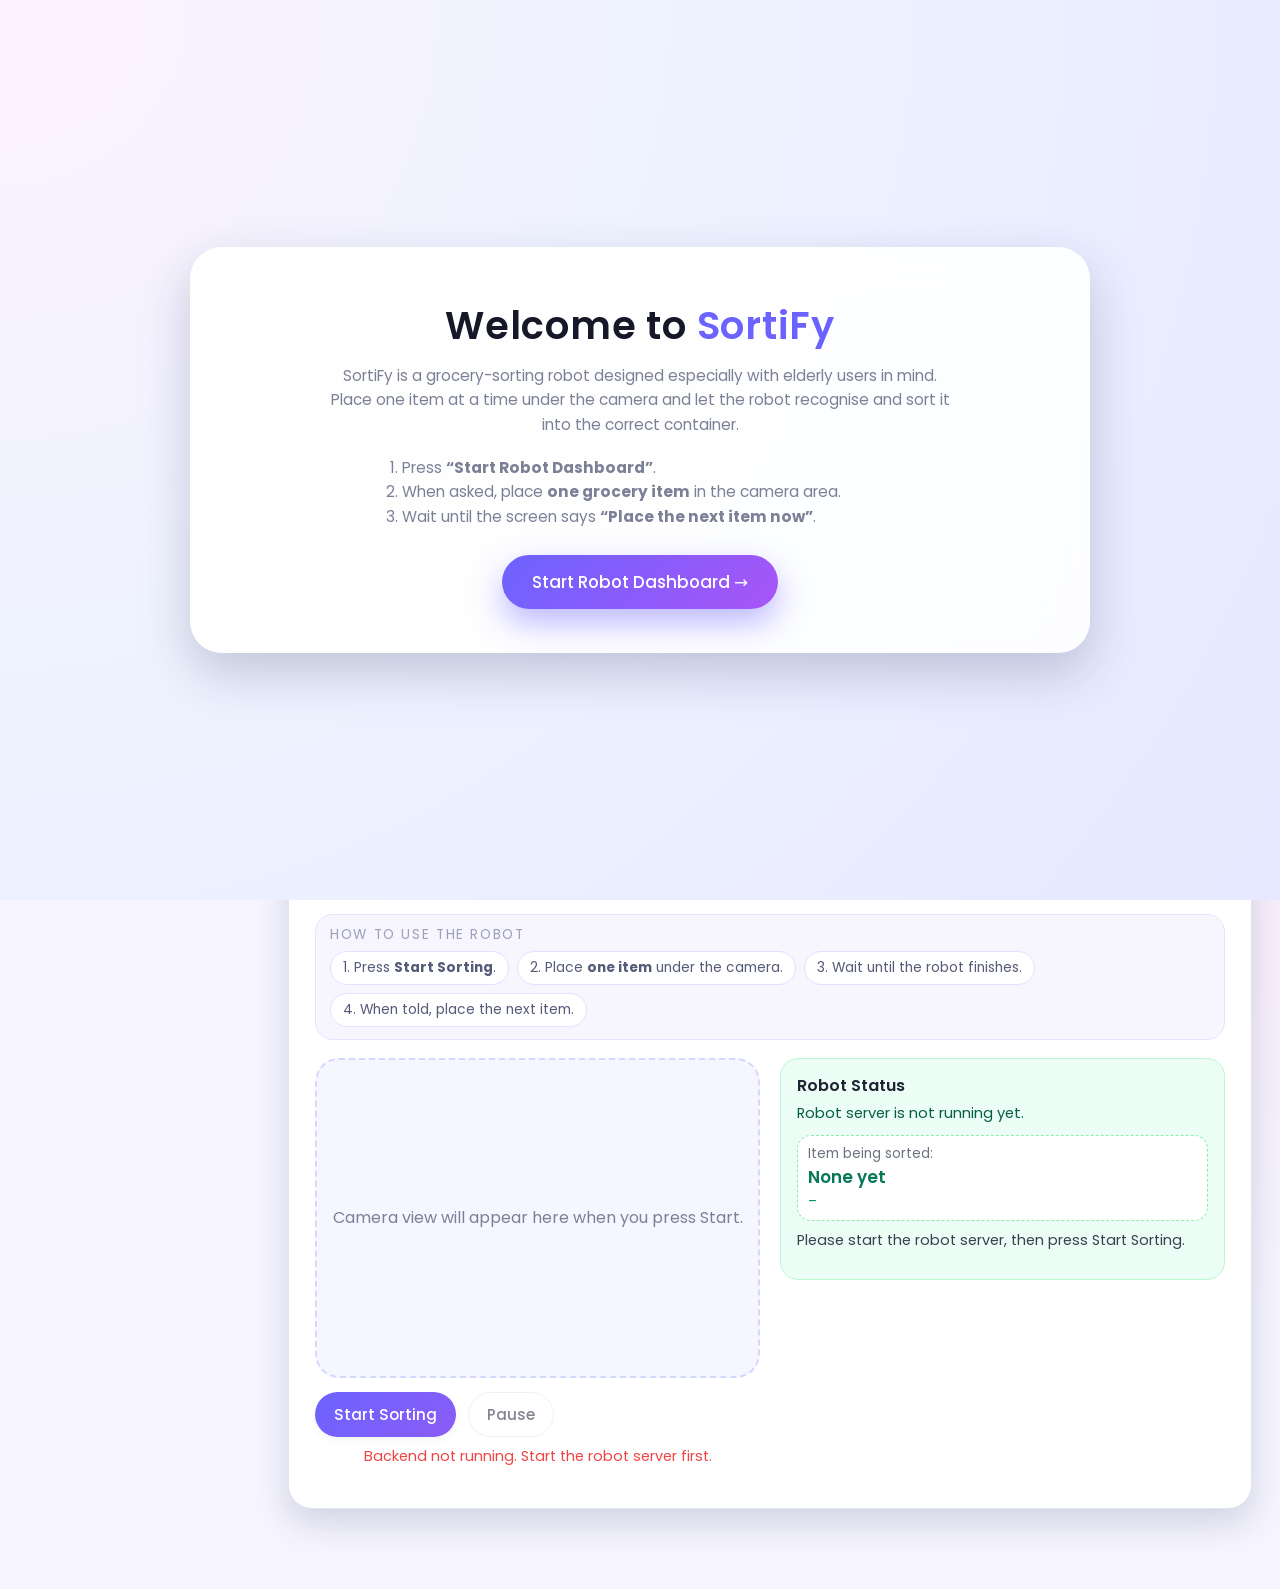
==== Robotics_Frontend/index.html @ cd56b0e4 "Frontend - GUI" ====
<!DOCTYPE html>
<html lang="en">
<head>
  <meta charset="UTF-8"/>
  <meta name="viewport" content="width=device-width, initial-scale=1.0"/>
  <title>SortiFy — Grocery Robot</title>

  <!-- Fonts -->
  <link rel="preconnect" href="https://fonts.googleapis.com">
  <link rel="preconnect" href="https://fonts.gstatic.com" crossorigin>
  <link href="https://fonts.googleapis.com/css2?family=Poppins:wght@400;500;600&display=swap" rel="stylesheet">

  <!-- Styles -->
  <link rel="stylesheet" href="styles.css">
</head>

<body>

  <!-- ========================= WELCOME OVERLAY ========================= -->
  <div id="landing-page">
    <div class="landing-card">
      <h1 class="landing-title">
        Welcome to <span>SortiFy</span>
      </h1>
      <p class="landing-desc">
        SortiFy is a grocery-sorting robot designed especially with elderly users in mind.
        Place one item at a time under the camera and let the robot recognise and sort it
        into the correct container.
      </p>

      <ol class="landing-steps">
        <li>Press <strong>“Start Robot Dashboard”</strong>.</li>
        <li>When asked, place <strong>one grocery item</strong> in the camera area.</li>
        <li>Wait until the screen says <strong>“Place the next item now”</strong>.</li>
      </ol>

      <button id="landing-start-btn" class="landing-btn">
        Start Robot Dashboard →
      </button>
    </div>
  </div>

  <!-- ============================= APP LAYOUT ============================= -->
  <div class="app">
    <!-- SIDEBAR -->
    <aside class="sidebar">
      <div class="brand">
        <img src="logo.png" alt="SortiFy" class="brand-logo">
        <span class="brand-name">SortiFy</span>
      </div>

      <nav class="nav">
        <a class="nav-item active" href="#project">
          <svg xmlns="http://www.w3.org/2000/svg" width="20" height="20" fill="currentColor"
               class="bi bi-journals nav-ico" viewBox="0 0 16 16">
            <path d="M5 0h8a2 2 0 0 1 2 2v10a2 2 0 0 1-2 2 2 2 0 0 1-2 2H3a2 2 0 0 1-2-2h1a1 1 0 0 0 1 1h8a1 1 0 0 0 1-1V4a1 1 0 0 0-1-1H3a1 1 0 0 0-1 1H1a2 2 0 0 1 2-2h8a2 2 0 0 1 2 2v9a1 1 0 0 0 1-1V2a1 1 0 0 0-1-1H5a1 1 0 0 0-1 1H3a2 2 0 0 1 2-2"/>
            <path d="M1 6v-.5a.5.5 0 0 1 1 0V6h.5a.5.5 0 0 1 0 1h-2a.5.5 0 0 1 0-1zm0 3v-.5a.5.5 0 0 1 1 0V9h.5a.5.5 0 0 1 0 1h-2a.5.5 0 0 1 0-1zm0 2.5v.5H.5a.5.5 0 0 0 0 1h2a.5.5 0 0 0 0-1H2v-.5a.5.5 0 0 0-1 0"/>
          </svg>
          <span>THE PROJECT</span>
        </a>

        <a class="nav-item" href="#robot-app">
          <svg xmlns="http://www.w3.org/2000/svg" width="20" height="20" fill="currentColor"
               class="bi bi-person-bounding-box nav-ico" viewBox="0 0 16 16">
            <path d="M1.5 1a.5.5 0 0 0-.5.5v3a.5.5 0 0 1-1 0v-3A1.5 1.5 0 0 1 1.5 0h3a.5.5 0 0 1 0 1zM11 .5a.5.5 0 0 1 .5-.5h3A1.5 1.5 0 0 1 16 1.5v3a.5.5 0 0 1-1 0v-3a.5.5 0 0 0-.5-.5h-3a.5.5 0 0 1-.5-.5M.5 11a.5.5 0 0 1 .5.5v3a.5.5 0 0 0 .5.5h3a.5.5 0 0 1 0 1h-3A1.5 1.5 0 0 1 0 14.5v-3a.5.5 0 0 1 .5-.5m15 0a.5.5 0 0 1 .5.5v3a1.5 1.5 0 0 1-1.5 1.5h-3a.5.5 0 0 1 0-1h3a.5.5 0 0 0 .5-.5v-3a.5.5 0 0 1 .5-.5"/>
            <path d="M3 14s-1 0-1-1 1-4 6-4 6 3 6 4-1 1-1 1zm8-9a3 3 0 1 1-6 0 3 3 0 0 1 6 0"/>
          </svg>
          <span>ROBOT APP</span>
        </a>
      </nav>
    </aside>

    <!-- ========================= MAIN CONTENT ========================= -->
    <main class="content">

      <!-- ===== SECTION 1: PROJECT & TEAM ===== -->
      <section id="project" class="section">
        <!-- Project hero -->
        <div class="card hero">
          <div class="hero-inner">
            <img class="hero-badge" src="{{ url_for('static', filename='hero-badge.png') }}" alt="">
            <div class="hero-body">
              <h1 class="title"> Grocery Sorting Robot for Everyday Living</h1>
              <p class="lead">
                <strong>What the robot does:</strong><br>
                SortiFy uses a camera and an AI model to recognise a grocery item placed in the pick-up area.
                Once the item is detected, the robot gently picks it up and places it into the correct bin.
                After sorting, it automatically returns to a safe resting position, ready for the next item.
                <br><br>

                <strong>How it helps elderly users:</strong><br>
                SortiFy is designed to make grocery organisation easier and safer. 
                There is no need to bend, lift heavy bags, or sort items manually. 
                The robot guides the user with clear on-screen messages, works one item at a time,
                and requires only a single button to start. This reduces physical effort and builds independence at home.
              </p>
            </div>
          </div>
        </div>

        <!-- Team card -->
        <div class="card team">
          <div class="team-label"><span>Bit Byte Theory</span></div>
          <h2 class="card-title center">The Team</h2>
          <ul class="team-grid">
            <li class="member">
              <div class="avatar">👩🏽‍💻</div>
              <div class="name">Yukta Emrith</div>
              <div class="role">Robot Control & Testing</div>
            </li>
            <li class="member">
              <div class="avatar">👨🏽‍💻</div>
              <div class="name">Kevan Chinapul</div>
              <div class="role">System Evaluation & Presentation</div>
            </li>
            <li class="member">
              <div class="avatar">👨🏽‍💻</div>
              <div class="name">Rohaj Gokool Oopadhya</div>
              <div class="role">Computer Vision & Integration</div>
            </li>
          </ul>
        </div>
      </section>

      <!-- ===== SECTION 2: ROBOT APP ===== -->
      <section id="robot-app" class="section">
        <div class="card">
          <h2 class="card-title center">Grocery Sorting Robot App</h2>
          <p class="hint center">
            For safety, place <strong>one</strong> item at a time in the camera area.
            Wait for the robot to finish before placing the next one.
          </p>

          <!-- Simple horizontal steps bar -->
          <div class="steps-bar">
            <div class="steps-label">How to use the robot</div>
            <div class="steps-items">
              <div class="steps-pill">1. Press <strong>Start Sorting</strong>.</div>
              <div class="steps-pill">2. Place <strong>one item</strong> under the camera.</div>
              <div class="steps-pill">3. Wait until the robot finishes.</div>
              <div class="steps-pill">4. When told, place the next item.</div>
            </div>
          </div>

          <!-- Main two-column layout -->
          <div class="robot-main">
            <!-- LEFT: camera -->
            <div class="robot-left">
              <div class="preview" id="detector-preview">
                <img id="detector-stream" class="hidden" alt="Live detection stream">
                <span id="detector-placeholder" class="muted">
                  Camera view will appear here when you press Start.
                </span>
              </div>

              <div class="row center gap robot-buttons">
                <button class="btn primary" id="detector-start">Start Sorting</button>
                <button class="btn" id="detector-stop" disabled>Pause</button>
              </div>

              <p id="detection-status" class="status-text muted center">
                Press “Start Sorting” to begin.
              </p>
            </div>

            <!-- RIGHT: status only -->
            <div class="robot-right">
              <div class="status-panel">
                <h3 class="status-title">Robot Status</h3>
                <p id="robot-status" class="robot-status">
                  Robot is idle. Press “Start Sorting” to begin.
                </p>

                <div class="current-item-box">
                  <div class="current-item-label">Item being sorted:</div>
                  <div id="current-item-name" class="current-item-name">None yet</div>
                  <div id="current-item-confidence" class="current-item-confidence">–</div>
                </div>

                <p id="helper-message" class="helper-message">
                  When you are ready, press <strong>Start Sorting</strong>.
                </p>
              </div>
            </div>
          </div>
        </div>
      </section>


    </main>
  </div>

  <!-- JS -->
  <script src="app.js"></script>
</body>
</html>
---- Robotics_Frontend/styles.css ----
/* ================================
   SortiFy — Global Theme Tokens
   Unified pastel purple theme
   ================================ */
:root{
  /* Brand colours (soft purple palette) */
  --ink: #1f2233;
  --bg: #f5f4ff;
  --panel: #ffffff;

  --sidebar: #7664f0;
  --sidebar-700: #5c4ad9;
  --accent: #f97373;          /* small accents (Badges / highlights) */

  --primary: #6c63ff;
  --primary-600: #5b52f0;

  /* Neutrals */
  --muted: #7b8097;
  --line: #e1e4f5;
  --shadow: 0 14px 32px rgba(31, 41, 79, 0.16);

  /* Radii */
  --r-lg: 24px;
  --r-md: 18px;
  --r-sm: 12px;

  /* Layout */
  --sidebar-w: 260px;
  --content-max: 980px;
}

/* ================================
   Base reset-ish + typography
   ================================ */
*{
  box-sizing:border-box;
}

html{
  scroll-behavior:smooth;
}

body{
  margin:0;
  font-family:'Poppins', system-ui, -apple-system, 'Segoe UI', Roboto, sans-serif;
  color:var(--ink);
  background:var(--bg);
  background-image:
    radial-gradient(1200px 600px at -10% 10%, rgba(124, 111, 255, .16), transparent 60%),
    radial-gradient(1200px 600px at 110% 60%, rgba(255, 182, 203, .12), transparent 60%);
}

/* Force consistent font + sizes on basic elements */
h1,h2,h3,h4,h5,h6{
  font-family:inherit;
  font-weight:600;
  color:var(--ink);
  margin:0;
}
p,li,span,button,a{
  font-family:inherit;
}
p,li{
  font-size:0.96rem;
  line-height:1.6;
  color:var(--muted);
}

.center{text-align:center}
.hidden{display:none !important}
.muted{color:var(--muted)}
.row{display:flex; align-items:center}
.gap{gap:12px}

/* ================================
   Welcome Overlay
   ================================ */
#landing-page{
  position:fixed;
  inset:0;
  background:radial-gradient(circle at top left,#fdf2ff 0,#eff3ff 40%,#e6e9ff 100%);
  display:flex;
  justify-content:center;
  align-items:center;
  z-index:9999;
  animation:fadeIn .8s ease-out;
}

.landing-card{
  width:90%;
  max-width:900px;
  background:rgba(255,255,255,0.9);
  border-radius:32px;
  padding:50px 40px 44px;
  backdrop-filter:blur(20px);
  box-shadow:0 20px 50px rgba(31, 41, 79, .22);
  text-align:center;
}

.landing-title{
  font-size:2.4rem;
  font-weight:600;
  color:#161827;
  letter-spacing:0.02em;
  margin-bottom:10px;
}

.landing-title span{
  color:var(--primary);
}

.landing-desc{
  margin:10px auto 18px;
  max-width:620px;
}

.landing-steps{
  margin:16px auto 0;
  padding-left:22px;
  max-width:520px;
  text-align:left;
}

.landing-btn{
  margin-top:26px;
  padding:14px 30px;
  border-radius:999px;
  background:linear-gradient(135deg,#6c63ff,#a855f7);
  color:#fff;
  border:none;
  cursor:pointer;
  font-size:1.05rem;
  font-weight:500;
  box-shadow:0 14px 32px rgba(108, 99, 255, .45);
  transition:transform .18s ease,box-shadow .18s ease,opacity .18s ease;
}

.landing-btn:hover{
  transform:translateY(-2px);
  box-shadow:0 18px 40px rgba(108, 99, 255, .55);
  opacity:.97;
}

/* fade animations */
.fade-out{
  animation:fadeOut .6s forwards ease-in-out;
}
@keyframes fadeOut{to{opacity:0;visibility:hidden}}
@keyframes fadeIn{from{opacity:0;translate:0 8px}to{opacity:1;translate:0 0}}

/* ================================
   Layout
   ================================ */
.app{
  display:grid;
  grid-template-columns: var(--sidebar-w) 1fr;
  min-height:100vh;
}

/* Sidebar */
.sidebar{
  position:sticky;
  top:0;
  height:100dvh;
  background:linear-gradient(180deg,var(--sidebar),var(--sidebar-700));
  color:#f9f9ff;
  padding:28px 22px;
  display:flex;
  flex-direction:column;
  gap:22px;
  border-right:1px solid rgba(255,255,255,.09);
}

.brand{
  display:flex;
  align-items:center;
  gap:12px;
  padding:8px 4px 18px 4px;
  border-bottom:1px solid rgba(255,255,255,.14);
}

.brand-logo{
  width:52px;
  height:52px;
  object-fit:contain;
  filter:drop-shadow(0 2px 6px rgba(0,0,0,.25));
}

.brand-name{
  font-weight:600;
  font-size:1.28rem;
  letter-spacing:0.04em;
}

/* Nav */
.nav{
  display:flex;
  flex-direction:column;
  gap:8px;
  margin-top:8px;
}

.nav-item{
  display:flex;
  align-items:center;
  gap:10px;
  padding:10px 26px;
  border-radius:16px;
  text-decoration:none;
  color:#ebeafe;
  font-size:0.95rem;
  font-weight:500;
  transition:background .18s ease,transform .12s ease,box-shadow .18s ease,color .18s ease;
}

.nav-item span{
  white-space:nowrap;
}

.nav-item:hover{
  background:rgba(255,255,255,.14);
  transform:translateX(1px);
}

.nav-item.active{
  background:#f2f4ff;
  color:var(--primary-600);
  box-shadow:0 12px 20px rgba(15,23,42,.26);
}

.nav-ico{
  width:20px;
}

/* Main content */
.content{
  padding:32px 28px 80px;
  display:flex;
  flex-direction:column;
  align-items:center;
  gap:42px;
}

.section{
  width:100%;
  display:flex;
  flex-direction:column;
  align-items:center;
  gap:26px;
}

/* ================================
   Cards & Hero
   ================================ */
.card{
  width:100%;
  max-width:var(--content-max);
  background:var(--panel);
  border:1px solid var(--line);
  box-shadow:var(--shadow);
  border-radius:var(--r-lg);
  padding:26px;
}

.card-title{
  margin-bottom:12px;
  font-size:1.4rem;
}

/* Hero text */
.hero{
  padding:0;
}

.hero-inner{
  padding:56px 40px;
  border-radius:var(--r-lg);
  background:linear-gradient(180deg,#f9f8ff 0%,#ffffff 100%);
  position:relative;
  overflow:hidden;
}

.hero-badge{
  position:absolute;
  right:26px;
  top:22px;
  width:54px;
  height:54px;
  opacity:0.13;
  pointer-events:none;
}

.hero-body{
  text-align:center;
  max-width:880px;
  margin:0 auto;
}

.title{
  margin-bottom:10px;
  font-size:1.85rem;
}

/* ================================
   Team cards
   ================================ */
.team-label{
  width:fit-content;
  margin:0 auto 12px;
  background:#874bf5;
  color:#fff;
  font-weight:600;
  padding:8px 24px;
  border-radius:999px;
  font-size:0.92rem;
  letter-spacing:0.14em;
  text-transform:uppercase;
  box-shadow:0 6px 18px rgba(249,115,115,.4);
}

.team-grid{
  list-style:none;
  padding:0;
  margin:8px 0 0;
  display:grid;
  grid-template-columns:repeat(3,minmax(140px,1fr));
  gap:16px;
  justify-items:center;
}

.member{
  display:flex;
  flex-direction:column;
  align-items:center;
  gap:6px;
  padding:12px 14px;
  background:#f7f7ff;
  border:1px solid var(--line);
  border-radius:18px;
  width:100%;
}

.avatar{
  width:52px;
  height:52px;
  display:grid;
  place-items:center;
  font-size:28px;
  border-radius:999px;
  background:#ffffff;
  border:1px solid var(--line);
  box-shadow:0 6px 18px rgba(0,0,0,.06);
}

.name{
  font-weight:600;
  font-size:0.96rem;
  color:var(--ink);
}

.role{
  font-size:0.84rem;
}

/* ================================
   Buttons
   ================================ */
.btn{
  -webkit-appearance:none;
  appearance:none;
  border:1px solid var(--line);
  background:#fff;
  color:var(--ink);
  padding:10px 18px;
  border-radius:999px;
  font-size:0.95rem;
  font-weight:500;
  cursor:pointer;
  transition:transform .16s ease,box-shadow .16s ease,background .16s ease,color .16s ease;
  box-shadow:0 3px 8px rgba(15,23,42,.05);
}

.btn:hover{
  transform:translateY(-1px);
  box-shadow:0 8px 18px rgba(15,23,42,.12);
}

.btn:disabled{
  opacity:.55;
  cursor:not-allowed;
  transform:none;
  box-shadow:none;
}

.btn.primary{
  background:linear-gradient(135deg,#6c63ff,#8b5cf6);
  color:#fff;
  border-color:transparent;
}

.btn.primary:hover{
  background:linear-gradient(135deg,#5b52f0,#7c3aed);
}

/* ================================
   Robot App — camera frame
   ================================ */
.robot-layout{
  display:flex;
  flex-wrap:wrap;
  gap:18px;
}

.robot-left,
.robot-right{
  flex:1 1 260px;
  min-width:0;
}

/* ============ Robot app layout ============ */
.robot-main{
  display:flex;
  flex-wrap:wrap;
  gap:20px;
  margin-top:18px;
}

.robot-left,
.robot-right{
  flex:1 1 280px;
  min-width:0;
}

/* Steps bar across the top */
.steps-bar{
  margin-top:18px;
  margin-bottom:6px;
  background:#f7f6ff;
  border-radius:18px;
  padding:10px 14px 12px;
  border:1px solid #e3e3ff;
}

.steps-label{
  font-size:0.85rem;
  text-transform:uppercase;
  letter-spacing:0.12em;
  color:#9ca0b8;
  margin-bottom:6px;
}

.steps-items{
  display:flex;
  flex-wrap:wrap;
  gap:8px;
}

.steps-pill{
  padding:6px 12px;
  border-radius:999px;
  background:#ffffff;
  border:1px solid #e0e2ff;
  font-size:0.86rem;
  color:#555b78;
}

/* Camera / preview */
.preview{
  width:100%;
  height:320px;
  background:#f5f6ff;
  border:2px dashed #d4d8ff;
  border-radius:24px;
  display:flex;
  align-items:center;
  justify-content:center;
  overflow:hidden;
  position:relative;
  transition:border-color .25s ease,box-shadow .25s ease,transform .25s ease;
}

.preview img{
  max-width:100%;
  max-height:100%;
  display:block;
  border-radius:20px;
  opacity:0;
  transition:opacity .4s ease;
}

/* when stream is active (already used in JS) */
.preview.streaming{
  border-style:solid;
  border-color:#34d399;
  box-shadow:0 0 0 3px rgba(52,211,153,.32);
  transform:translateY(-2px);
}
.preview img.stream-visible{opacity:1;}

.robot-buttons{
  margin-top:14px;
}

.status-text{
  font-size:0.9rem;
  margin-top:8px;
}

/* Status panel on the right */
.status-panel{
  background:#ecfdf5;
  border-radius:18px;
  padding:14px 16px 12px;
  border:1px solid #bbf7d0;
}

.status-title{
  font-size:1rem;
  margin-bottom:4px;
}

.robot-status{
  margin:0 0 10px;
  font-size:0.92rem;
  color:#065f46;
}

.current-item-box{
  background:#ffffff;
  border-radius:14px;
  padding:8px 10px;
  border:1px dashed #86efac;
  margin-bottom:8px;
}

.current-item-label{
  font-size:0.85rem;
  color:#6b7280;
}

.current-item-name{
  font-size:1.05rem;
  font-weight:600;
  color:#047857;
}

.current-item-confidence{
  font-size:0.86rem;
  color:#059669;
  margin-top:2px;
}

.helper-message{
  font-size:0.9rem;
  color:#374151;
  margin-top:6px;
}

/* Responsive: stack columns on small screens */
@media (max-width:720px){
  .robot-main{
    flex-direction:column;
  }
}


.preview{
  width:100%;
  height:320px;
  background:#f5f6ff;
  border:2px dashed #d4d8ff;
  border-radius:24px;
  display:flex;
  align-items:center;
  justify-content:center;
  overflow:hidden;
  position:relative;
  transition:border-color .25s ease,box-shadow .25s ease,transform .25s ease;
}

.preview img{
  max-width:100%;
  max-height:100%;
  display:block;
  border-radius:20px;
  opacity:0;
  transition:opacity .4s ease;
}

/* when stream is active */
.preview.streaming{
  border-style:solid;
  border-color:#34d399;
  box-shadow:0 0 0 3px rgba(52,211,153,.32);
  transform:translateY(-2px);
}

.preview img.stream-visible{
  opacity:1;
}

.status-text{
  font-size:0.9rem;
}

/* ================================
   Steps & robot status
   ================================ */
.steps-card{
  background:#f9f8ff;
  border-radius:18px;
  padding:14px 16px 12px;
  border:1px solid var(--line);
  margin-bottom:12px;
}

.steps-title{
  font-size:1.02rem;
  margin-bottom:4px;
}

.steps-list{
  margin:0 0 0 18px;
  padding:0;
  font-size:0.9rem;
}

.steps-list li{
  margin-bottom:4px;
}

.status-panel{
  background:#ecfdf5;
  border-radius:18px;
  padding:14px 16px 12px;
  border:1px solid #bbf7d0;
}

.status-title{
  font-size:1rem;
  margin-bottom:4px;
}

.robot-status{
  margin:0 0 10px;
  font-size:0.92rem;
  color:#065f46;
}

.current-item-box{
  background:#ffffff;
  border-radius:14px;
  padding:8px 10px;
  border:1px dashed #86efac;
  margin-bottom:8px;
}

.current-item-label{
  font-size:0.85rem;
  color:#6b7280;
}

.current-item-name{
  font-size:1.05rem;
  font-weight:600;
  color:#047857;
}

.current-item-confidence{
  font-size:0.86rem;
  color:#059669;
  margin-top:2px;
}

.helper-message{
  font-size:0.9rem;
  color:#374151;
}

/* ================================
   Media Queries
   ================================ */
@media (max-width:1100px){
  :root{--sidebar-w:230px}
}

@media (max-width:920px){
  .app{
    grid-template-columns:1fr;
  }
  .sidebar{
    position:relative;
    height:auto;
    border-right:0;
    border-bottom:1px solid rgba(255,255,255,.16);
    border-radius:0 0 var(--r-lg) var(--r-lg);
  }
  .content{
    padding:22px 18px 64px;
  }
}

@media (max-width:620px){
  .preview{
    height:260px;
  }
  .title{
    font-size:1.6rem;
  }
}

@media (max-width:420px){
  .team-grid{
    grid-template-columns:1fr;
  }
}
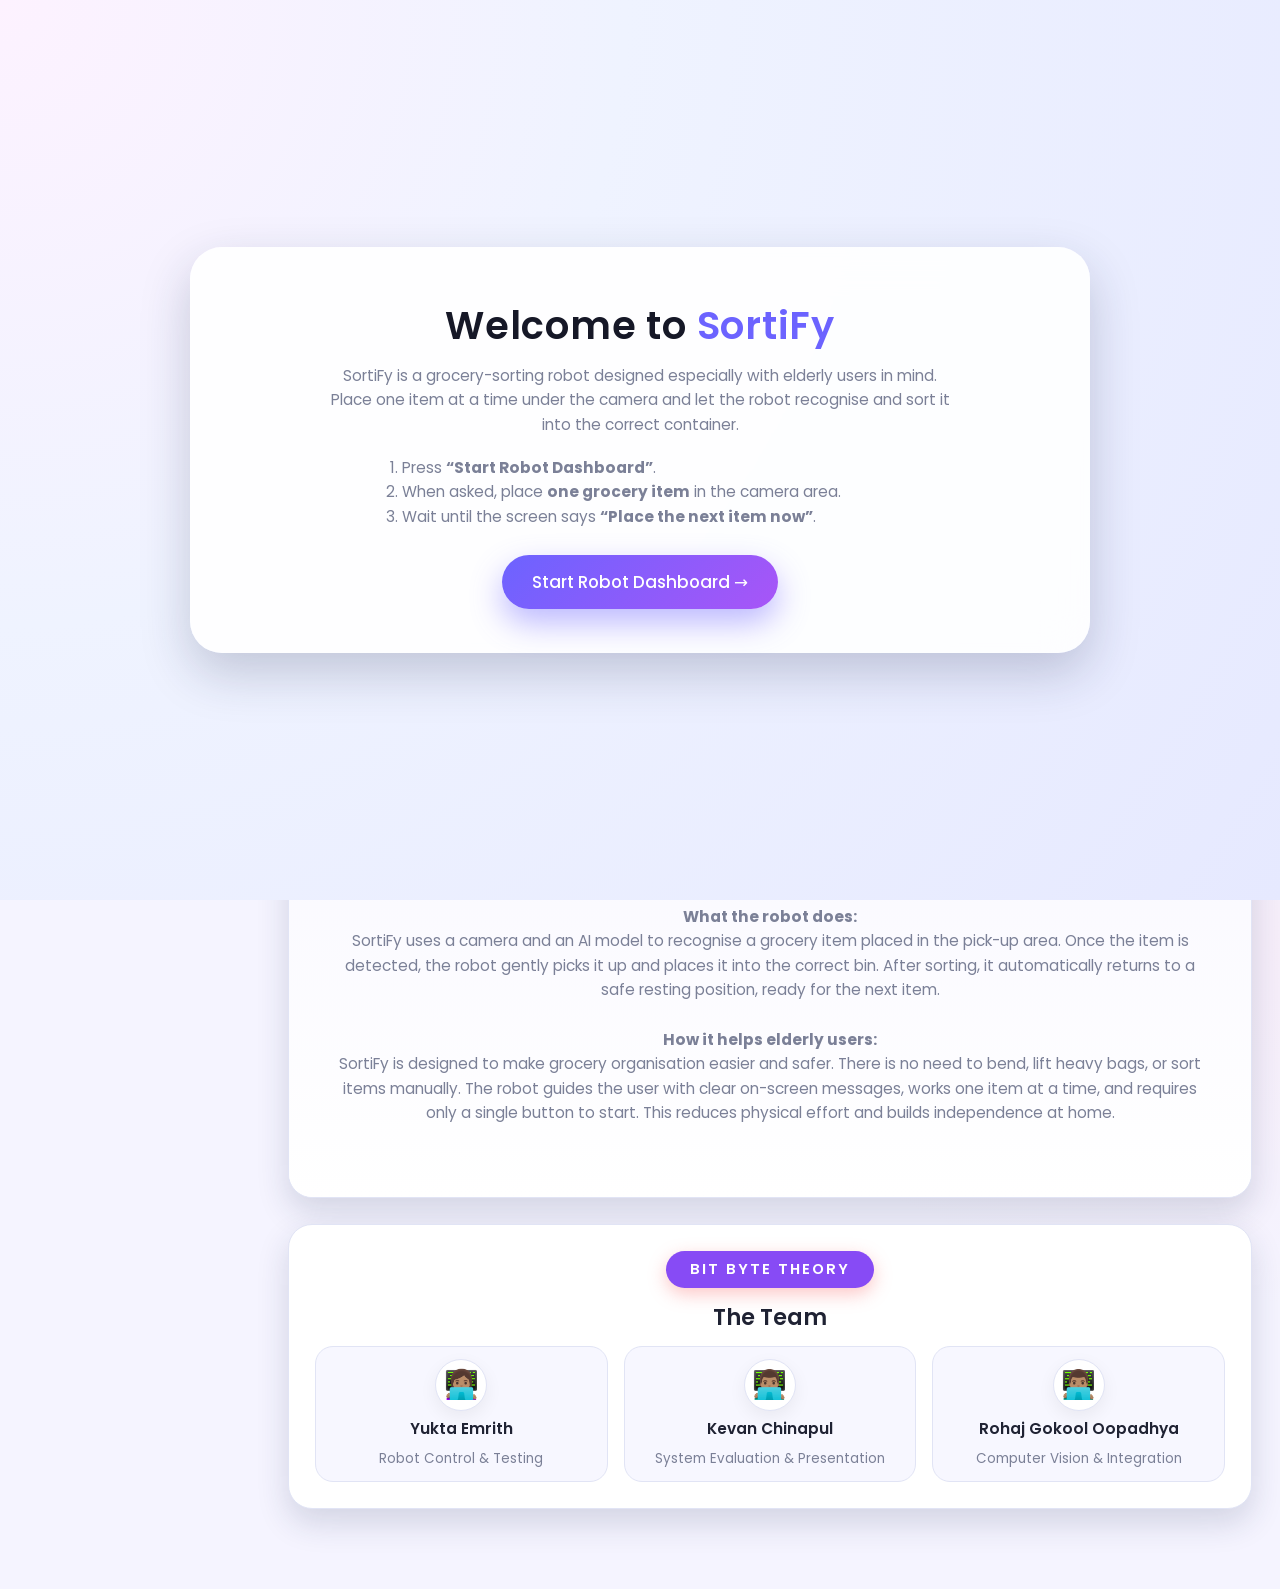
==== commit 9bff9c2d: "Restructured Front end" ====
--- a/Robotics_Frontend/index.html
+++ b/Robotics_Frontend/index.html
@@ -50,28 +50,94 @@
       </div>
 
       <nav class="nav">
-        <a class="nav-item active" href="#project">
-          <svg xmlns="http://www.w3.org/2000/svg" width="20" height="20" fill="currentColor"
-               class="bi bi-journals nav-ico" viewBox="0 0 16 16">
-            <path d="M5 0h8a2 2 0 0 1 2 2v10a2 2 0 0 1-2 2 2 2 0 0 1-2 2H3a2 2 0 0 1-2-2h1a1 1 0 0 0 1 1h8a1 1 0 0 0 1-1V4a1 1 0 0 0-1-1H3a1 1 0 0 0-1 1H1a2 2 0 0 1 2-2h8a2 2 0 0 1 2 2v9a1 1 0 0 0 1-1V2a1 1 0 0 0-1-1H5a1 1 0 0 0-1 1H3a2 2 0 0 1 2-2"/>
-            <path d="M1 6v-.5a.5.5 0 0 1 1 0V6h.5a.5.5 0 0 1 0 1h-2a.5.5 0 0 1 0-1zm0 3v-.5a.5.5 0 0 1 1 0V9h.5a.5.5 0 0 1 0 1h-2a.5.5 0 0 1 0-1zm0 2.5v.5H.5a.5.5 0 0 0 0 1h2a.5.5 0 0 0 0-1H2v-.5a.5.5 0 0 0-1 0"/>
-          </svg>
-          <span>THE PROJECT</span>
-        </a>
-
-        <a class="nav-item" href="#robot-app">
-          <svg xmlns="http://www.w3.org/2000/svg" width="20" height="20" fill="currentColor"
-               class="bi bi-person-bounding-box nav-ico" viewBox="0 0 16 16">
-            <path d="M1.5 1a.5.5 0 0 0-.5.5v3a.5.5 0 0 1-1 0v-3A1.5 1.5 0 0 1 1.5 0h3a.5.5 0 0 1 0 1zM11 .5a.5.5 0 0 1 .5-.5h3A1.5 1.5 0 0 1 16 1.5v3a.5.5 0 0 1-1 0v-3a.5.5 0 0 0-.5-.5h-3a.5.5 0 0 1-.5-.5M.5 11a.5.5 0 0 1 .5.5v3a.5.5 0 0 0 .5.5h3a.5.5 0 0 1 0 1h-3A1.5 1.5 0 0 1 0 14.5v-3a.5.5 0 0 1 .5-.5m15 0a.5.5 0 0 1 .5.5v3a1.5 1.5 0 0 1-1.5 1.5h-3a.5.5 0 0 1 0-1h3a.5.5 0 0 0 .5-.5v-3a.5.5 0 0 1 .5-.5"/>
-            <path d="M3 14s-1 0-1-1 1-4 6-4 6 3 6 4-1 1-1 1zm8-9a3 3 0 1 1-6 0 3 3 0 0 1 6 0"/>
-          </svg>
-          <span>ROBOT APP</span>
-        </a>
-      </nav>
+      <!-- FIRST: Robot App (goes to #robot-app) -->
+      <a class="nav-item active" href="#robot-app">
+        <svg xmlns="http://www.w3.org/2000/svg" width="20" height="20" fill="currentColor"
+            class="bi bi-journals nav-ico" viewBox="0 0 16 16">
+          <path d="M5 0h8a2 2 0 0 1 2 2v10a2 2 0 0 1-2 2 2 2 0 0 1-2 2H3a2 2 0 0 1-2-2h1a1 1 0 0 0 1 1h8a1 1 0 0 0 1-1V4a1 1 0 0 0-1-1H3a1 1 0 0 0-1 1H1a2 2 0 0 1 2-2h8a2 2 0 0 1 2 2v9a1 1 0 0 0 1-1V2a1 1 0 0 0-1-1H5a1 1 0 0 0-1 1H3a2 2 0 0 1 2-2"/>
+          <path d="M1 6v-.5a.5.5 0 0 1 1 0V6h.5a.5.5 0 0 1 0 1h-2a.5.5 0 0 1 0-1zm0 3v-.5a.5.5 0 0 1 1 0V9h.5a.5.5 0 0 1 0 1h-2a.5.5 0 0 1 0-1zm0 2.5v.5H.5a.5.5 0 0 0 0 1h2a.5.5 0 0 0 0-1H2v-.5a.5.5 0 0 0-1 0"/>
+        </svg>
+        <span>ROBOT APP</span>
+      </a>
+
+      <!-- SECOND: Project & Team (goes to #project) -->
+      <a class="nav-item" href="#project">
+        <svg xmlns="http://www.w3.org/2000/svg" width="20" height="20" fill="currentColor"
+            class="bi bi-person-bounding-box nav-ico" viewBox="0 0 16 16">
+          <path d="M1.5 1a.5.5 0 0 0-.5.5v3a.5.5 0 0 1-1 0v-3A1.5 1.5 0 0 1 1.5 0h3a.5.5 0 0 1 0 1zM11 .5a.5.5 0 0 1 .5-.5h3A1.5 1.5 0 0 1 16 1.5v3a.5.5 0 0 1-1 0v-3a.5.5 0 0 0-.5-.5h-3a.5.5 0 0 1-.5-.5M.5 11a.5.5 0 0 1 .5.5v3a.5.5 0 0 0 .5.5h3a.5.5 0 0 1 0 1h-3A1.5 1.5 0 0 1 0 14.5v-3a.5.5 0 0 1 .5-.5m15 0a.5.5 0 0 1 .5.5v3a1.5 1.5 0 0 1-1.5 1.5h-3a.5.5 0 0 1 0-1h3a.5.5 0 0 0 .5-.5v-3a.5.5 0 0 1 .5-.5"/>
+          <path d="M3 14s-1 0-1-1 1-4 6-4 6 3 6 4-1 1-1 1zm8-9a3 3 0 1 1-6 0 3 3 0 0 1 6 0"/>
+        </svg>
+        <span>PROJECT</span>
+      </a>
+    </nav>
+
     </aside>
 
     <!-- ========================= MAIN CONTENT ========================= -->
     <main class="content">
+      <!-- ===== SECTION 2: ROBOT APP ===== -->
+      <section id="robot-app" class="section">
+        <div class="card">
+          <h2 class="card-title center">Grocery Sorting Robot App</h2>
+          <p class="hint center">
+            For safety, place <strong>one</strong> item at a time in the camera area.
+            Wait for the robot to finish before placing the next one.
+          </p>
+
+          <!-- Simple horizontal steps bar -->
+          <div class="steps-bar">
+            <div class="steps-label">How to use the robot</div>
+            <div class="steps-items">
+              <div class="steps-pill">1. Press <strong>Start Sorting</strong>.</div>
+              <div class="steps-pill">2. Place <strong>one item</strong> under the camera.</div>
+              <div class="steps-pill">3. Wait until the robot finishes.</div>
+              <div class="steps-pill">4. When told, place the next item.</div>
+            </div>
+          </div>
+
+          <!-- Main two-column layout -->
+          <div class="robot-main">
+            <!-- LEFT: camera -->
+            <div class="robot-left">
+              <div class="preview" id="detector-preview">
+                <img id="detector-stream" class="hidden" alt="Live detection stream">
+                <span id="detector-placeholder" class="muted">
+                  Camera view will appear here when you press Start.
+                </span>
+              </div>
+
+              <div class="row center gap robot-buttons">
+                <button class="btn primary" id="detector-start">Start Sorting</button>
+                <button class="btn" id="detector-stop" disabled>Pause</button>
+              </div>
+
+              <p id="detection-status" class="status-text muted center">
+                Press “Start Sorting” to begin.
+              </p>
+            </div>
+
+            <!-- RIGHT: status only -->
+            <div class="robot-right">
+              <div class="status-panel">
+                <h3 class="status-title">Robot Status</h3>
+                <p id="robot-status" class="robot-status">
+                  Robot is idle. Press “Start Sorting” to begin.
+                </p>
+
+                <div class="current-item-box">
+                  <div class="current-item-label">Item being sorted:</div>
+                  <div id="current-item-name" class="current-item-name">None yet</div>
+                  <div id="current-item-confidence" class="current-item-confidence">–</div>
+                </div>
+
+                <p id="helper-message" class="helper-message">
+                  When you are ready, press <strong>Start Sorting</strong>.
+                </p>
+              </div>
+            </div>
+          </div>
+        </div>
+      </section>
 
       <!-- ===== SECTION 1: PROJECT & TEAM ===== -->
       <section id="project" class="section">
@@ -122,69 +188,8 @@
         </div>
       </section>
 
-      <!-- ===== SECTION 2: ROBOT APP ===== -->
-      <section id="robot-app" class="section">
-        <div class="card">
-          <h2 class="card-title center">Grocery Sorting Robot App</h2>
-          <p class="hint center">
-            For safety, place <strong>one</strong> item at a time in the camera area.
-            Wait for the robot to finish before placing the next one.
-          </p>
-
-          <!-- Simple horizontal steps bar -->
-          <div class="steps-bar">
-            <div class="steps-label">How to use the robot</div>
-            <div class="steps-items">
-              <div class="steps-pill">1. Press <strong>Start Sorting</strong>.</div>
-              <div class="steps-pill">2. Place <strong>one item</strong> under the camera.</div>
-              <div class="steps-pill">3. Wait until the robot finishes.</div>
-              <div class="steps-pill">4. When told, place the next item.</div>
-            </div>
-          </div>
-
-          <!-- Main two-column layout -->
-          <div class="robot-main">
-            <!-- LEFT: camera -->
-            <div class="robot-left">
-              <div class="preview" id="detector-preview">
-                <img id="detector-stream" class="hidden" alt="Live detection stream">
-                <span id="detector-placeholder" class="muted">
-                  Camera view will appear here when you press Start.
-                </span>
-              </div>
-
-              <div class="row center gap robot-buttons">
-                <button class="btn primary" id="detector-start">Start Sorting</button>
-                <button class="btn" id="detector-stop" disabled>Pause</button>
-              </div>
-
-              <p id="detection-status" class="status-text muted center">
-                Press “Start Sorting” to begin.
-              </p>
-            </div>
-
-            <!-- RIGHT: status only -->
-            <div class="robot-right">
-              <div class="status-panel">
-                <h3 class="status-title">Robot Status</h3>
-                <p id="robot-status" class="robot-status">
-                  Robot is idle. Press “Start Sorting” to begin.
-                </p>
-
-                <div class="current-item-box">
-                  <div class="current-item-label">Item being sorted:</div>
-                  <div id="current-item-name" class="current-item-name">None yet</div>
-                  <div id="current-item-confidence" class="current-item-confidence">–</div>
-                </div>
-
-                <p id="helper-message" class="helper-message">
-                  When you are ready, press <strong>Start Sorting</strong>.
-                </p>
-              </div>
-            </div>
-          </div>
-        </div>
-      </section>
+
+
 
 
     </main>
